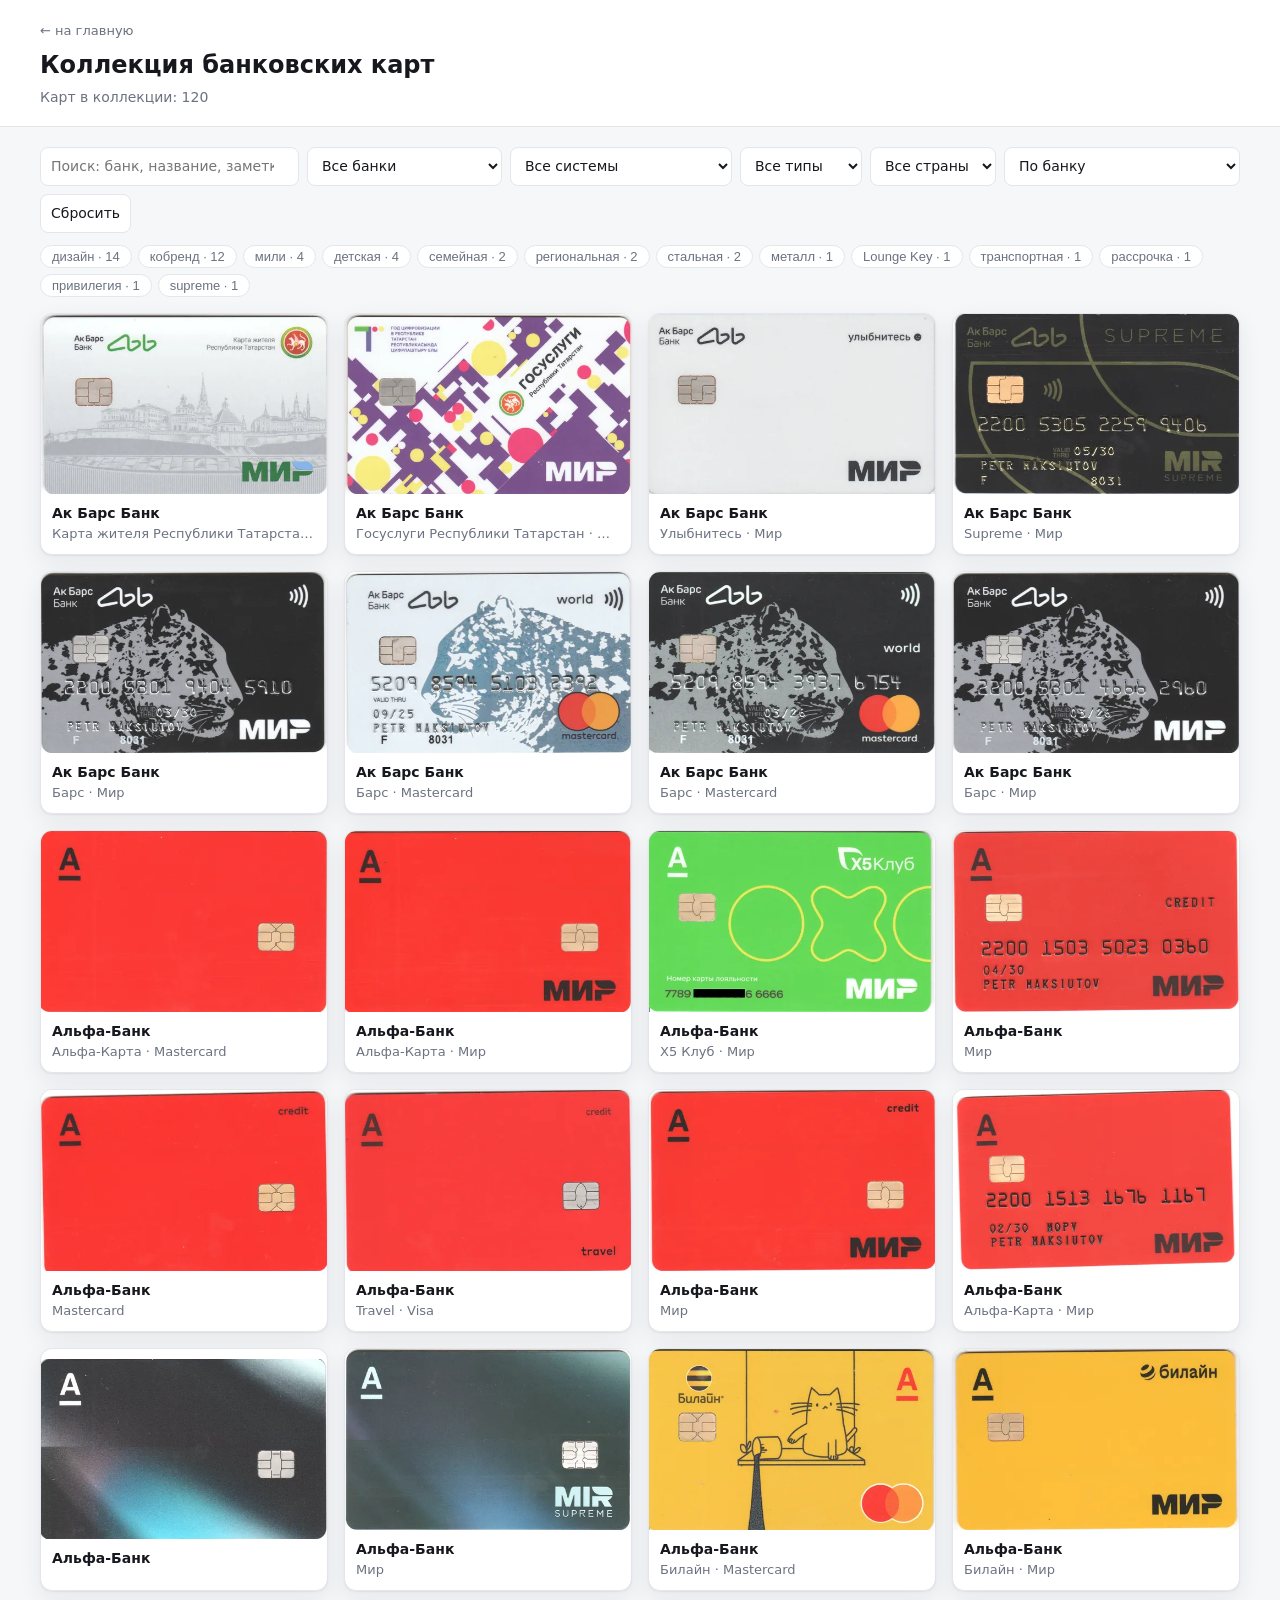
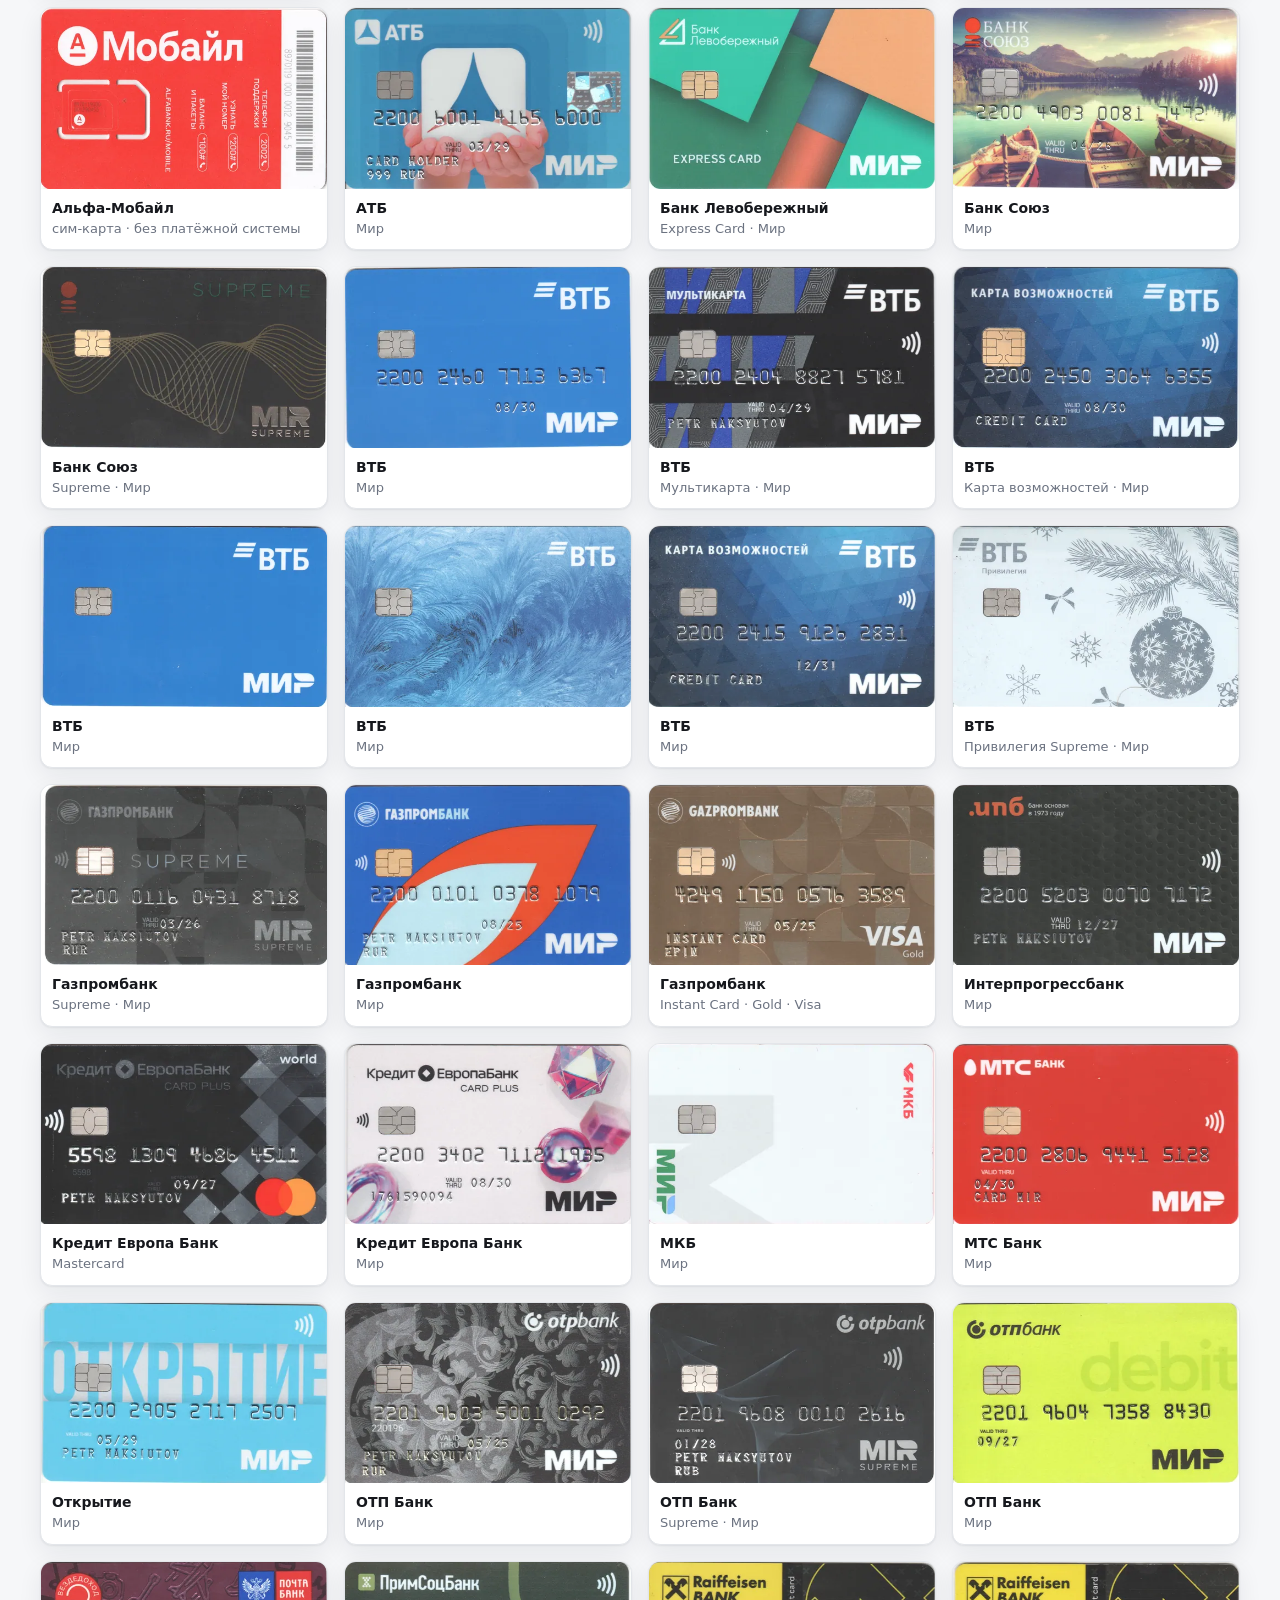
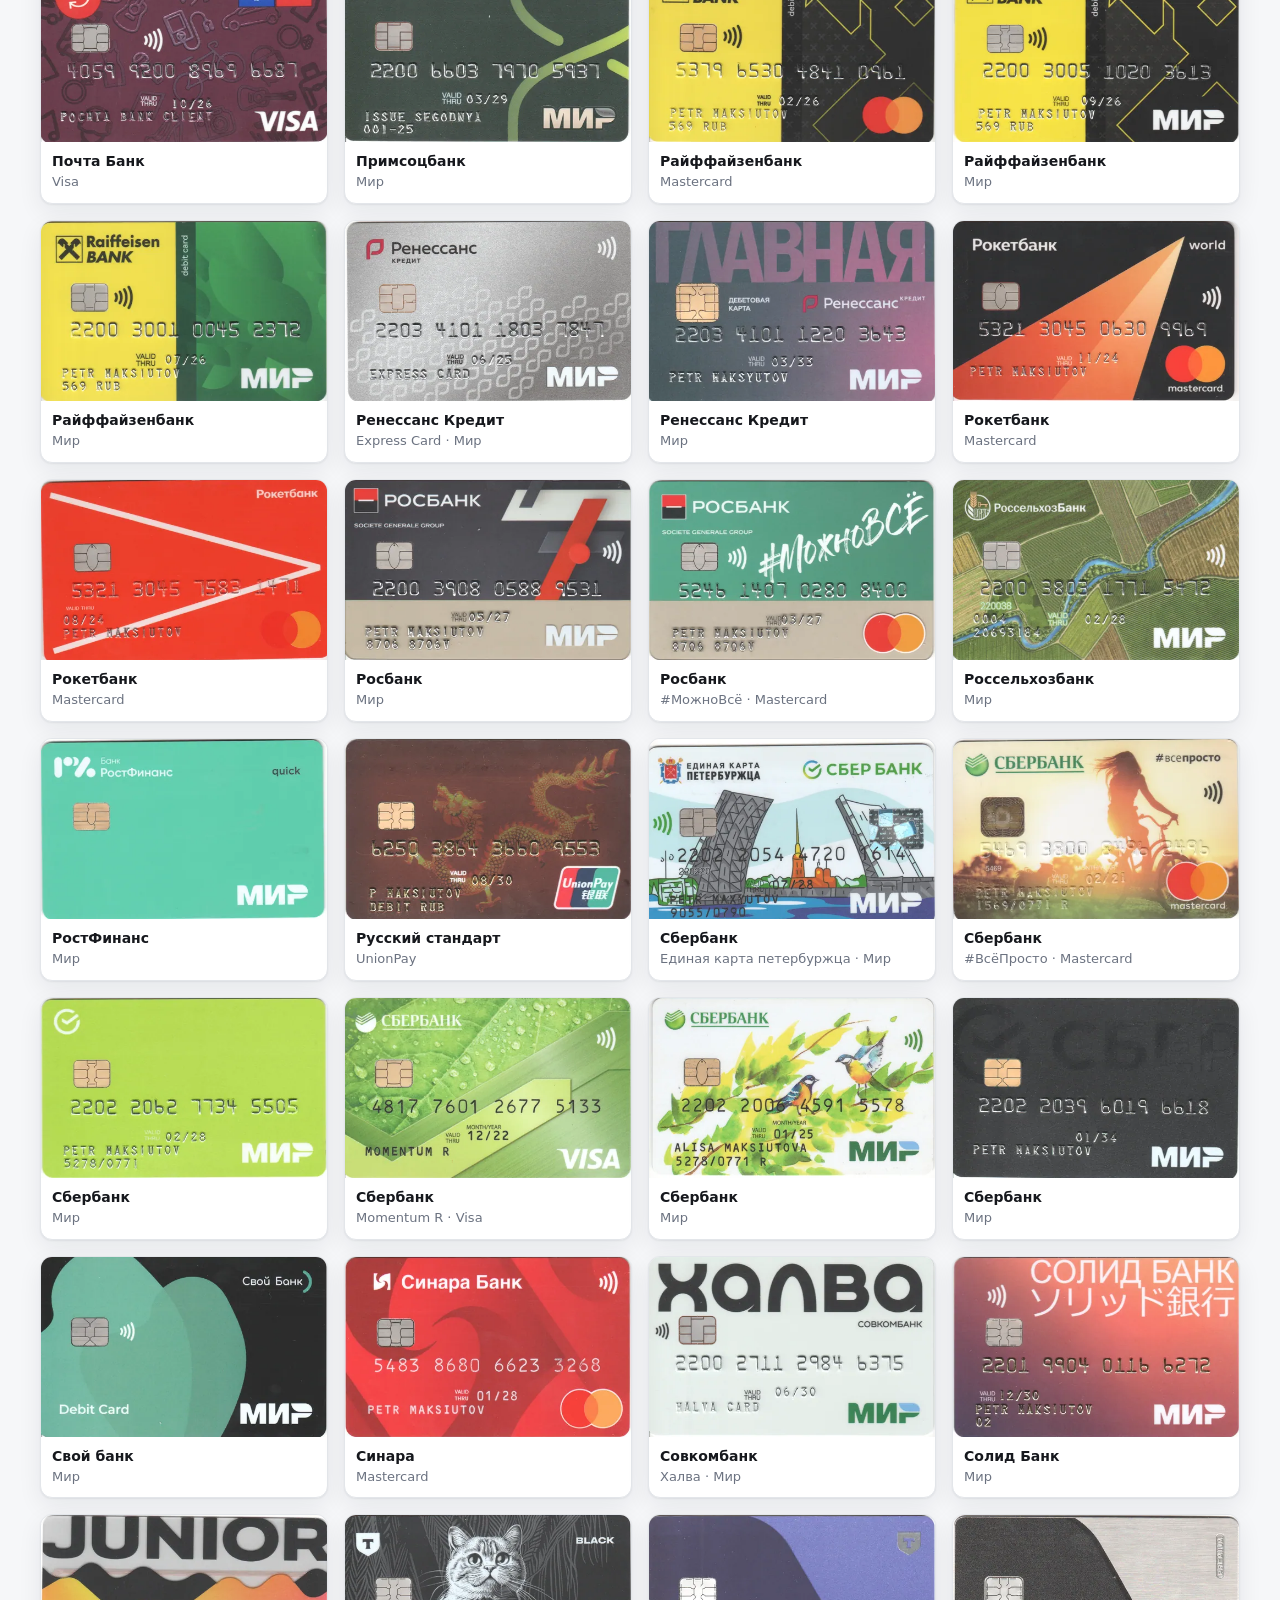
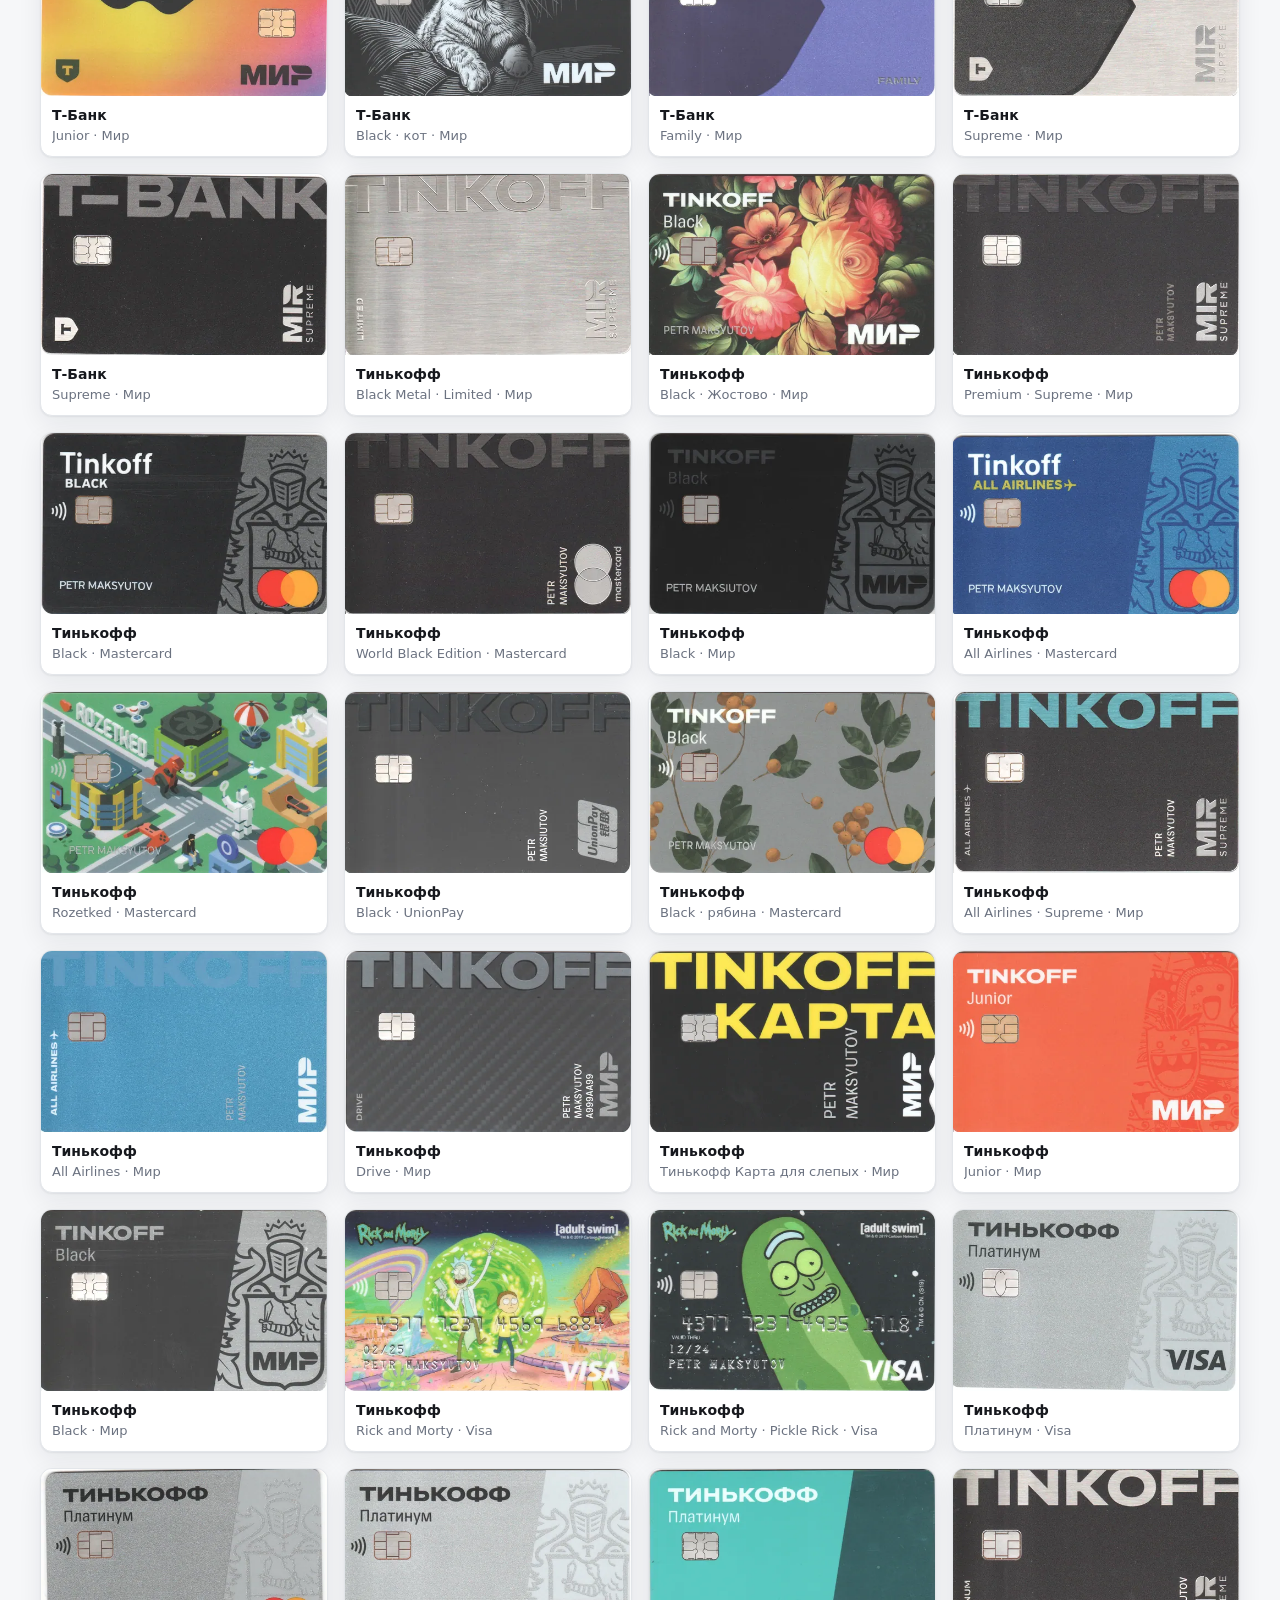
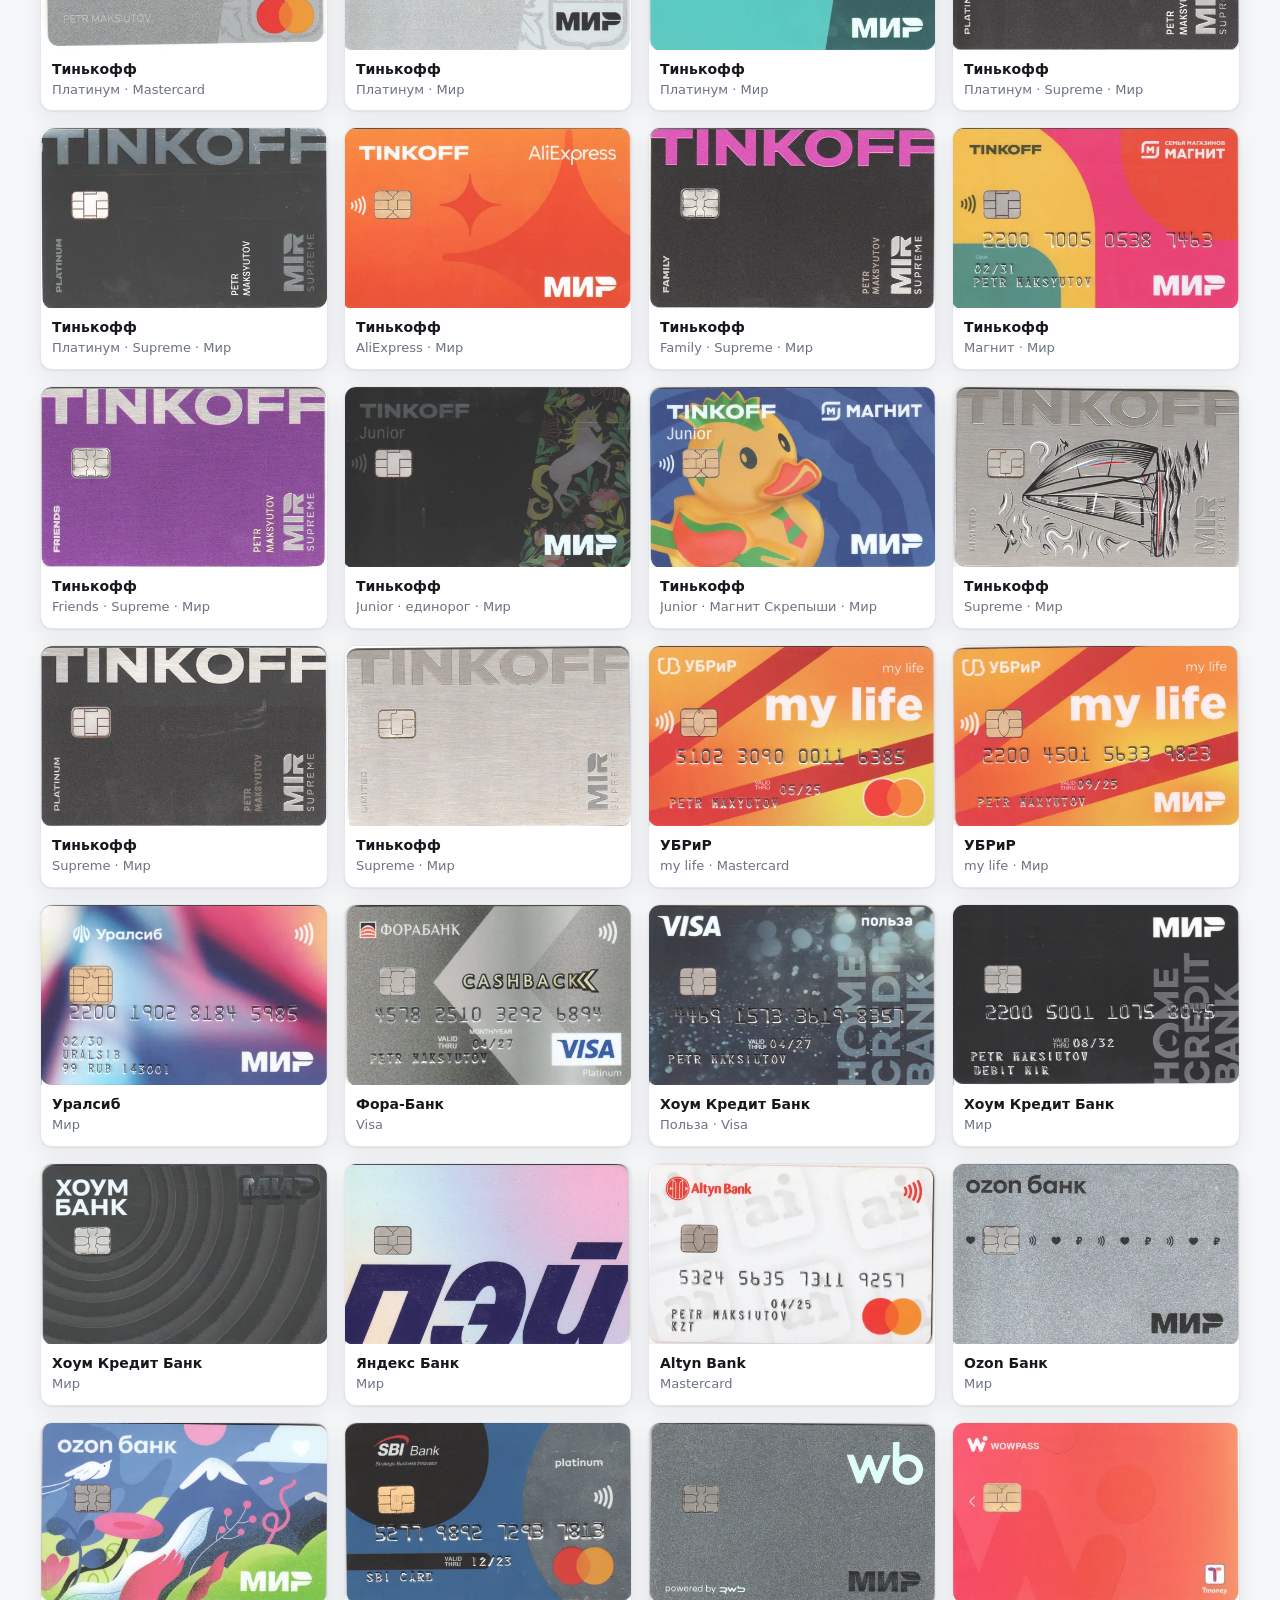
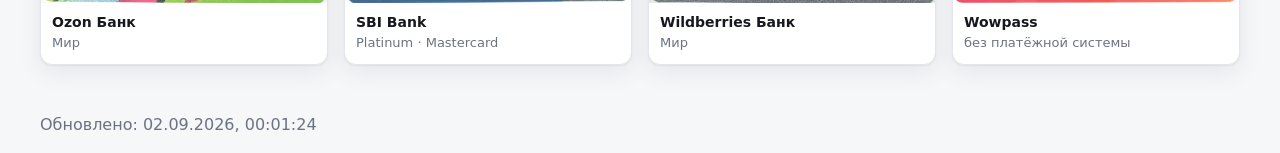
==== collection/index.html @ 68a9867d "Адреса без .html: галерея переехала в collection/ На статике расширение убирается только папками, по" ====
<!doctype html>
<html lang="ru">
<head>
<meta charset="utf-8">
<meta name="viewport" content="width=device-width,initial-scale=1">
<title>Коллекция банковских карт</title>
<meta name="description" content="Каталог коллекции банковских карт со сканами обеих сторон.">
<link rel="stylesheet" href="/assets/site.css">
</head>
<body>
<header class="top">
  <div class="wrap">
    <a class="home" href="/">← на главную</a>
    <h1>Коллекция банковских карт</h1>
    <p id="count" class="muted"></p>
  </div>
</header>

<div class="wrap">
  <div class="controls">
    <input id="q" type="search" placeholder="Поиск: банк, название, заметки…" autocomplete="off">
    <select id="f-bank"><option value="">Все банки</option></select>
    <select id="f-network"><option value="">Все системы</option></select>
    <select id="f-type"><option value="">Все типы</option></select>
    <select id="f-country"><option value="">Все страны</option></select>
    <select id="sort">
      <option value="bank">По банку</option>
      <option value="id">По порядку сканирования</option>
      <option value="title">По названию</option>
    </select>
    <button id="reset" type="button">Сбросить</button>
  </div>
  <div id="tags" class="tags"></div>
  <div id="grid" class="grid"></div>
  <p id="none" class="muted empty" hidden>Ничего не найдено.</p>
</div>

<footer class="wrap muted">
  <p id="generated"></p>
</footer>

<dialog id="detail">
  <button class="close" value="close" aria-label="Закрыть">×</button>
  <div class="detail-body">
    <div class="shots" id="d-shots"></div>
    <div class="meta">
      <h2 id="d-title"></h2>
      <dl id="d-meta"></dl>
      <p id="d-notes"></p>
      <div class="nav">
        <button id="d-prev" type="button">← предыдущая</button>
        <button id="d-next" type="button">следующая →</button>
      </div>
    </div>
  </div>
</dialog>

<script src="/assets/site.js"></script>
</body>
</html>
---- assets/site.css ----
:root{
  --bg:#f6f7f9; --card:#fff; --fg:#16181d; --muted:#6b7280;
  --line:#e3e6ea; --accent:#2f6fed; --shadow:0 1px 2px rgba(16,24,40,.06),0 8px 24px rgba(16,24,40,.07);
}
@media (prefers-color-scheme: dark){
  :root{
    --bg:#101216; --card:#191c22; --fg:#e7e9ee; --muted:#949cab;
    --line:#272c35; --accent:#6aa6ff; --shadow:0 1px 2px rgba(0,0,0,.4),0 8px 24px rgba(0,0,0,.35);
  }
}
*{box-sizing:border-box}
body{margin:0;background:var(--bg);color:var(--fg);
  font:16px/1.5 -apple-system,"Segoe UI",Roboto,system-ui,sans-serif}
.wrap{max-width:1240px;margin:0 auto;padding:0 20px}
.muted{color:var(--muted)}
h1{font-size:24px;margin:0}

.top{border-bottom:1px solid var(--line);background:var(--card);padding:18px 0;margin-bottom:20px}
.top p{margin:4px 0 0;font-size:14px}
.top .home{display:inline-block;margin-bottom:6px;font-size:13px;color:var(--muted);
  text-decoration:none}
.top .home:hover{color:var(--accent)}

.controls{display:flex;flex-wrap:wrap;gap:8px;margin-bottom:12px}
.controls input,.controls select,.controls button{
  background:var(--card);color:var(--fg);border:1px solid var(--line);
  border-radius:8px;padding:8px 10px;font:inherit;font-size:14px}
.controls input{flex:1 1 240px;min-width:180px}
.controls button{cursor:pointer}
.controls button:hover{border-color:var(--accent)}

.tags{display:flex;flex-wrap:wrap;gap:6px;margin-bottom:16px}
.tag{border:1px solid var(--line);background:var(--card);border-radius:999px;
  padding:3px 11px;font-size:13px;cursor:pointer;color:var(--muted)}
.tag[aria-pressed="true"]{background:var(--accent);border-color:var(--accent);color:#fff}

.grid{display:grid;gap:16px;grid-template-columns:repeat(auto-fill,minmax(230px,1fr));
  padding-bottom:32px}
.item{background:var(--card);border:1px solid var(--line);border-radius:12px;overflow:hidden;
  cursor:pointer;box-shadow:var(--shadow);text-align:left;padding:0;font:inherit;color:inherit;
  transition:transform .12s ease}
.item:hover{transform:translateY(-2px)}
.item img{width:100%;aspect-ratio:1.585;object-fit:cover;display:block;background:#0b0d10}
.item .cap{padding:9px 11px 11px}
.item .cap b{display:block;font-weight:600;font-size:14px}
.item .cap span{display:block;color:var(--muted);font-size:13px;
  overflow:hidden;text-overflow:ellipsis;white-space:nowrap}
.empty{padding:40px 0;text-align:center}

dialog{border:none;border-radius:14px;padding:0;background:var(--card);color:var(--fg);
  max-width:min(1150px,94vw);width:100%;max-height:92vh;overflow:auto;box-shadow:var(--shadow)}
dialog::backdrop{background:rgba(8,10,14,.72)}
.close{position:absolute;top:10px;right:12px;background:transparent;border:0;color:var(--muted);
  font-size:26px;line-height:1;cursor:pointer;z-index:2}
.detail-body{display:grid;grid-template-columns:minmax(0,2fr) minmax(230px,1fr);gap:22px;padding:22px}
.shots{display:grid;gap:12px}
.shots figure{margin:0}
.shots img{width:100%;max-height:40vh;object-fit:contain;border-radius:8px;display:block;
  background:#0b0d10}
.shots figcaption{font-size:12px;color:var(--muted);padding-top:4px}
.meta h2{margin:0 0 12px;font-size:19px}
.meta dl{display:grid;grid-template-columns:auto 1fr;gap:5px 12px;margin:0 0 14px;font-size:14px}
.meta dt{color:var(--muted)}
.meta dd{margin:0}
.meta .nav{display:flex;gap:8px;margin-top:16px}
.meta .nav button{flex:1;background:var(--bg);color:var(--fg);border:1px solid var(--line);
  border-radius:8px;padding:7px;font:inherit;font-size:13px;cursor:pointer}
.meta .nav button:hover{border-color:var(--accent)}

@media (max-width:760px){
  .detail-body{grid-template-columns:1fr;padding:16px}
  .grid{grid-template-columns:repeat(auto-fill,minmax(150px,1fr));gap:12px}
}
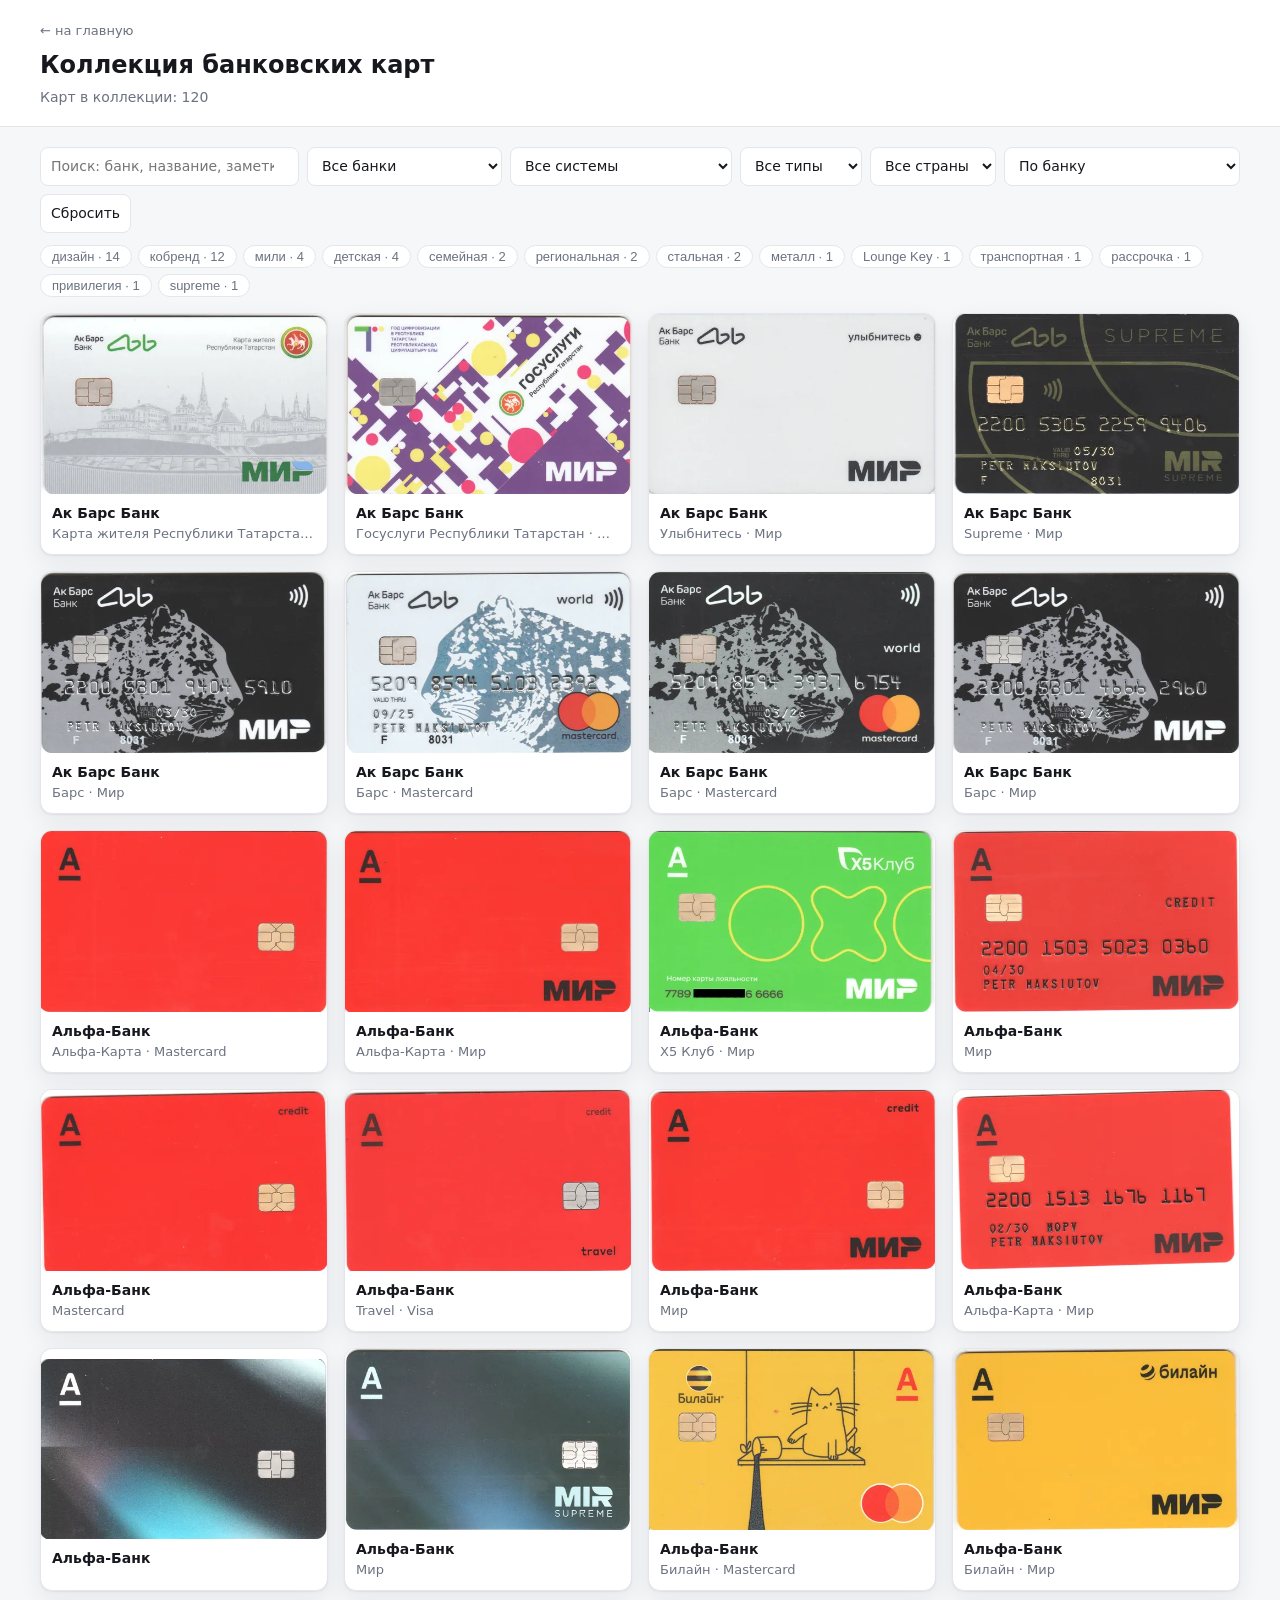
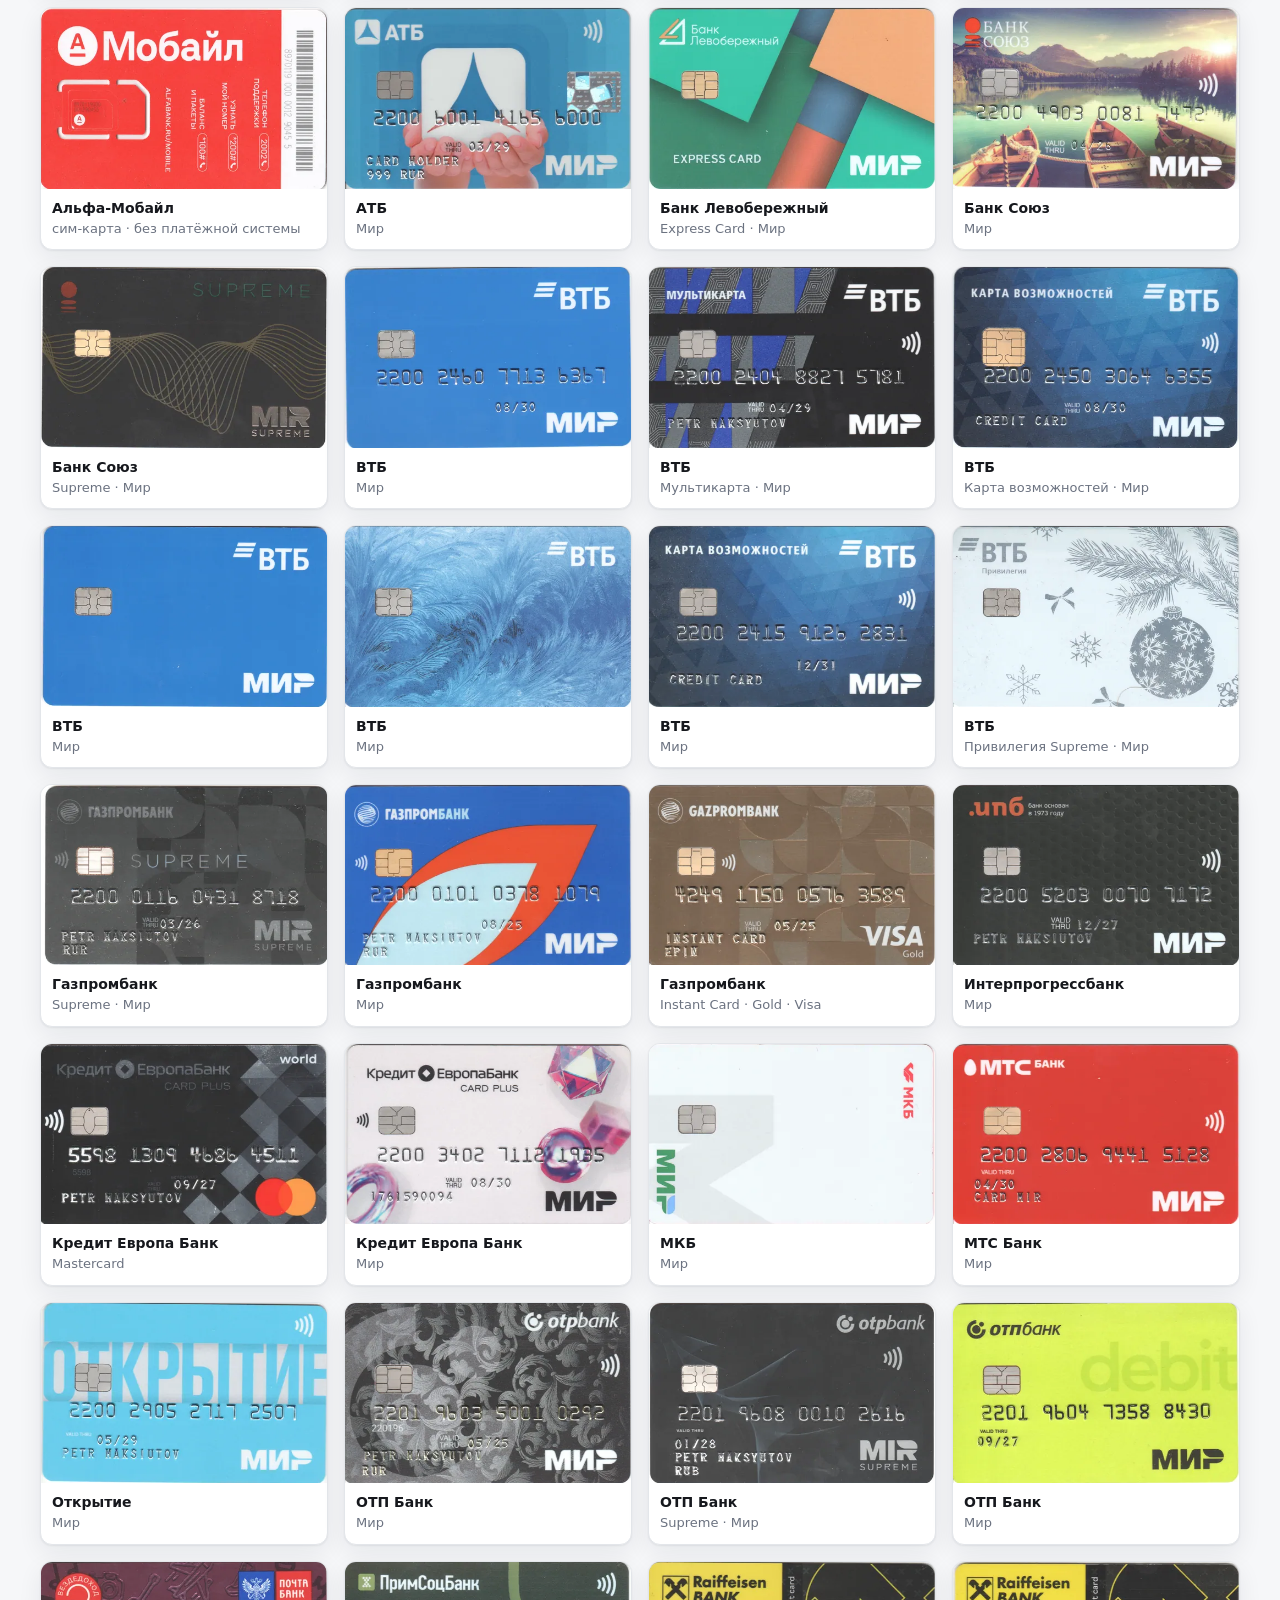
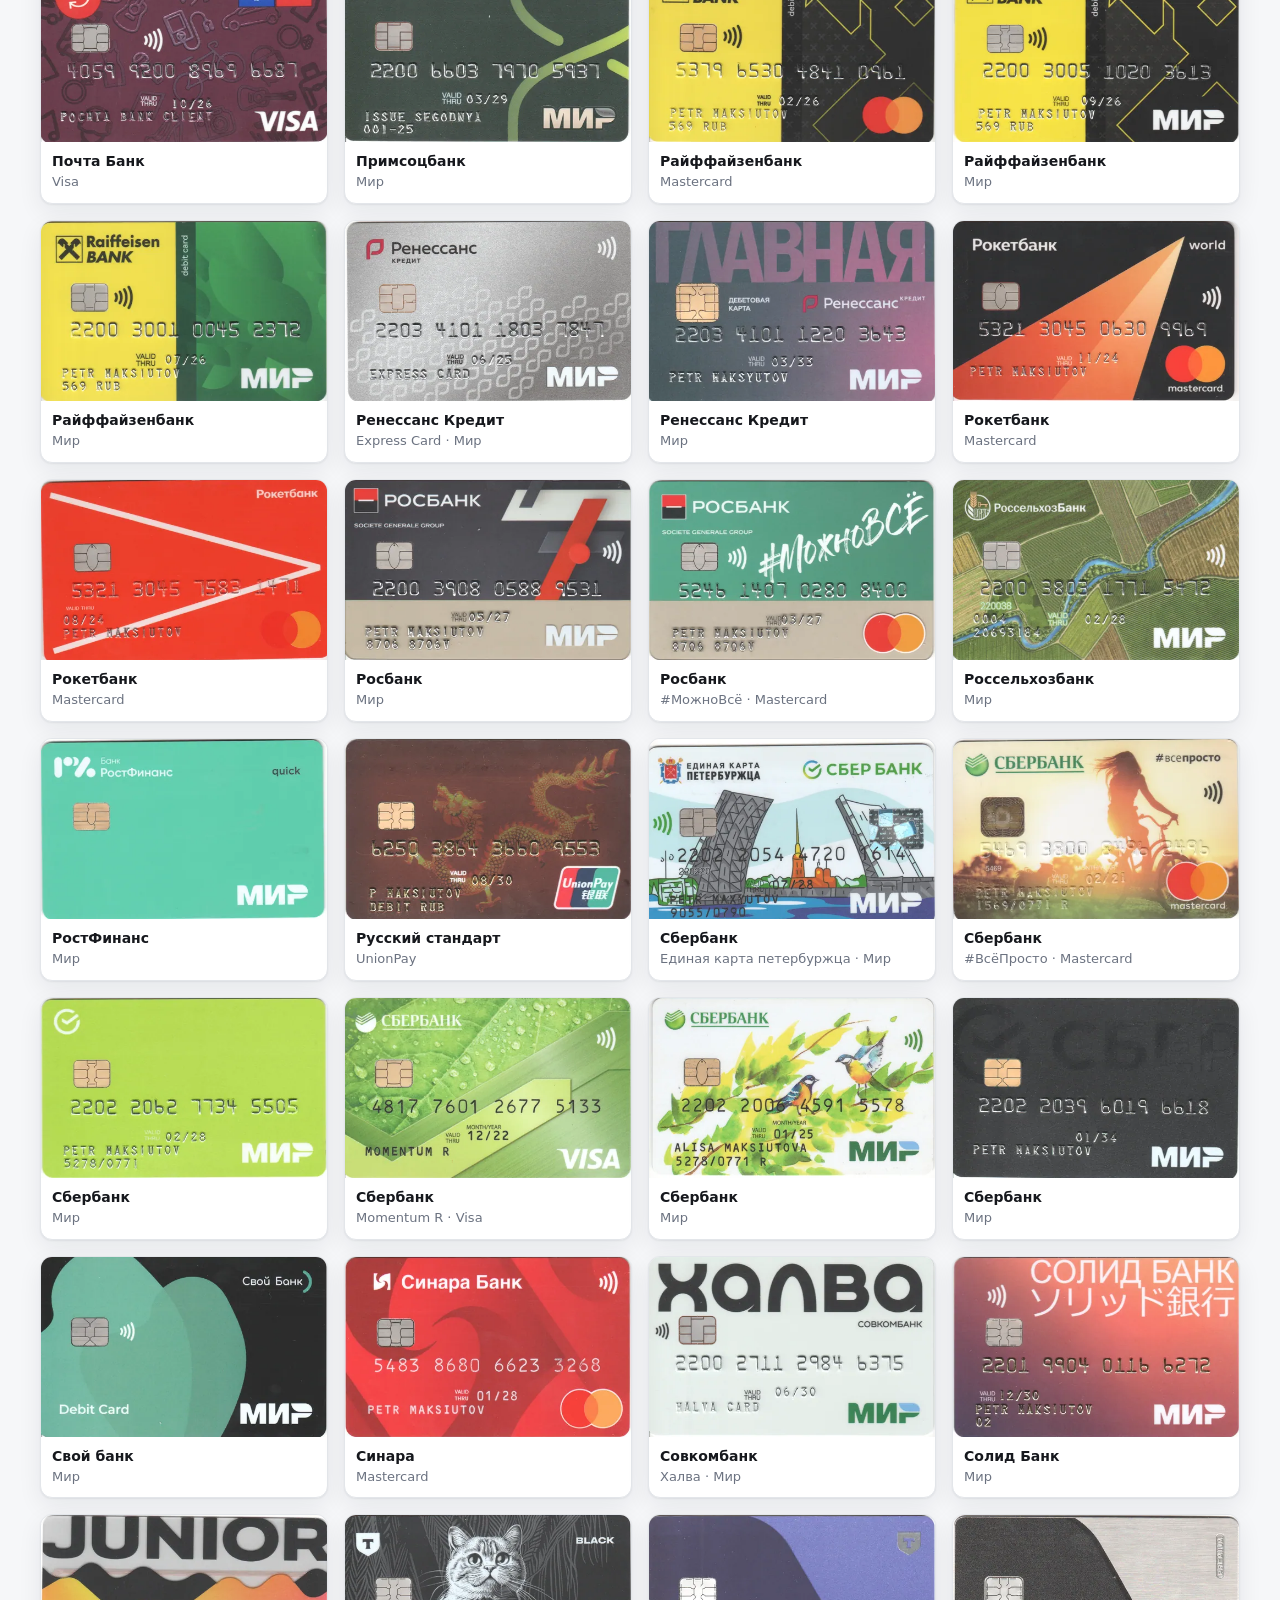
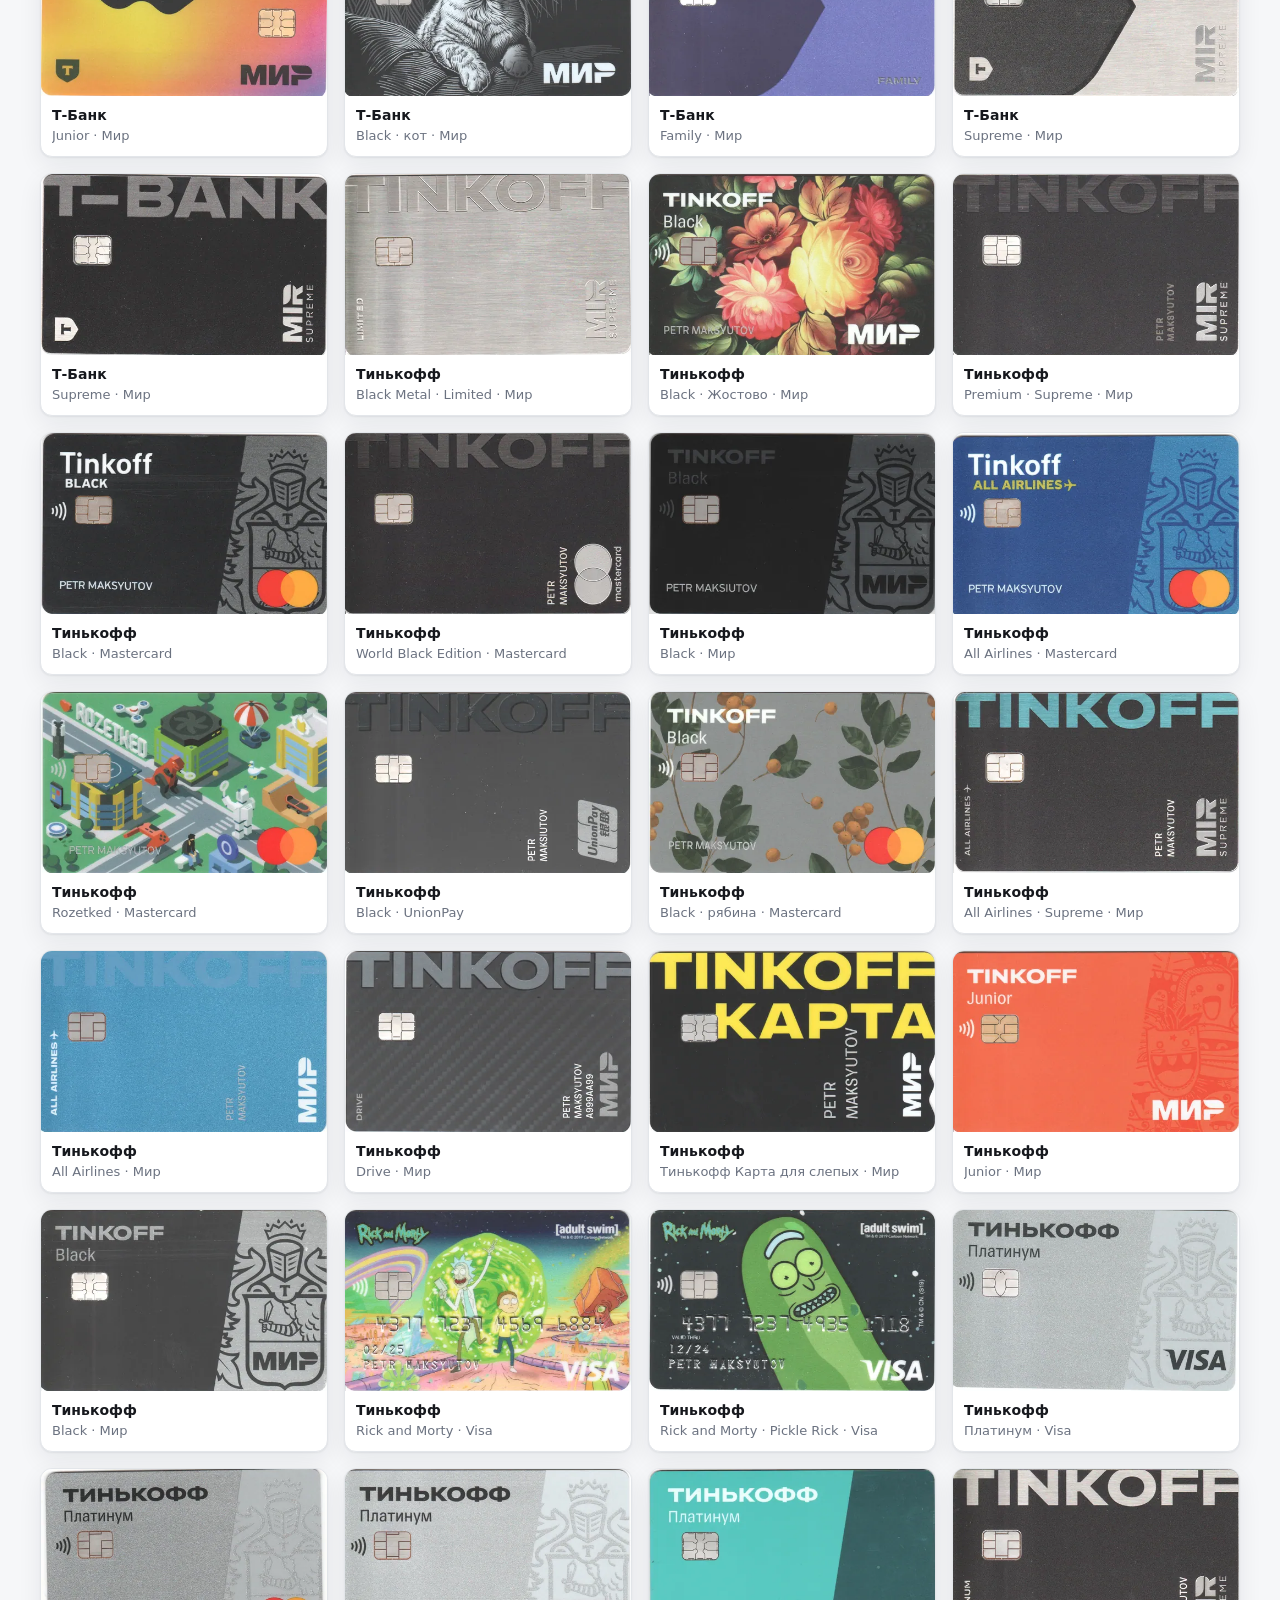
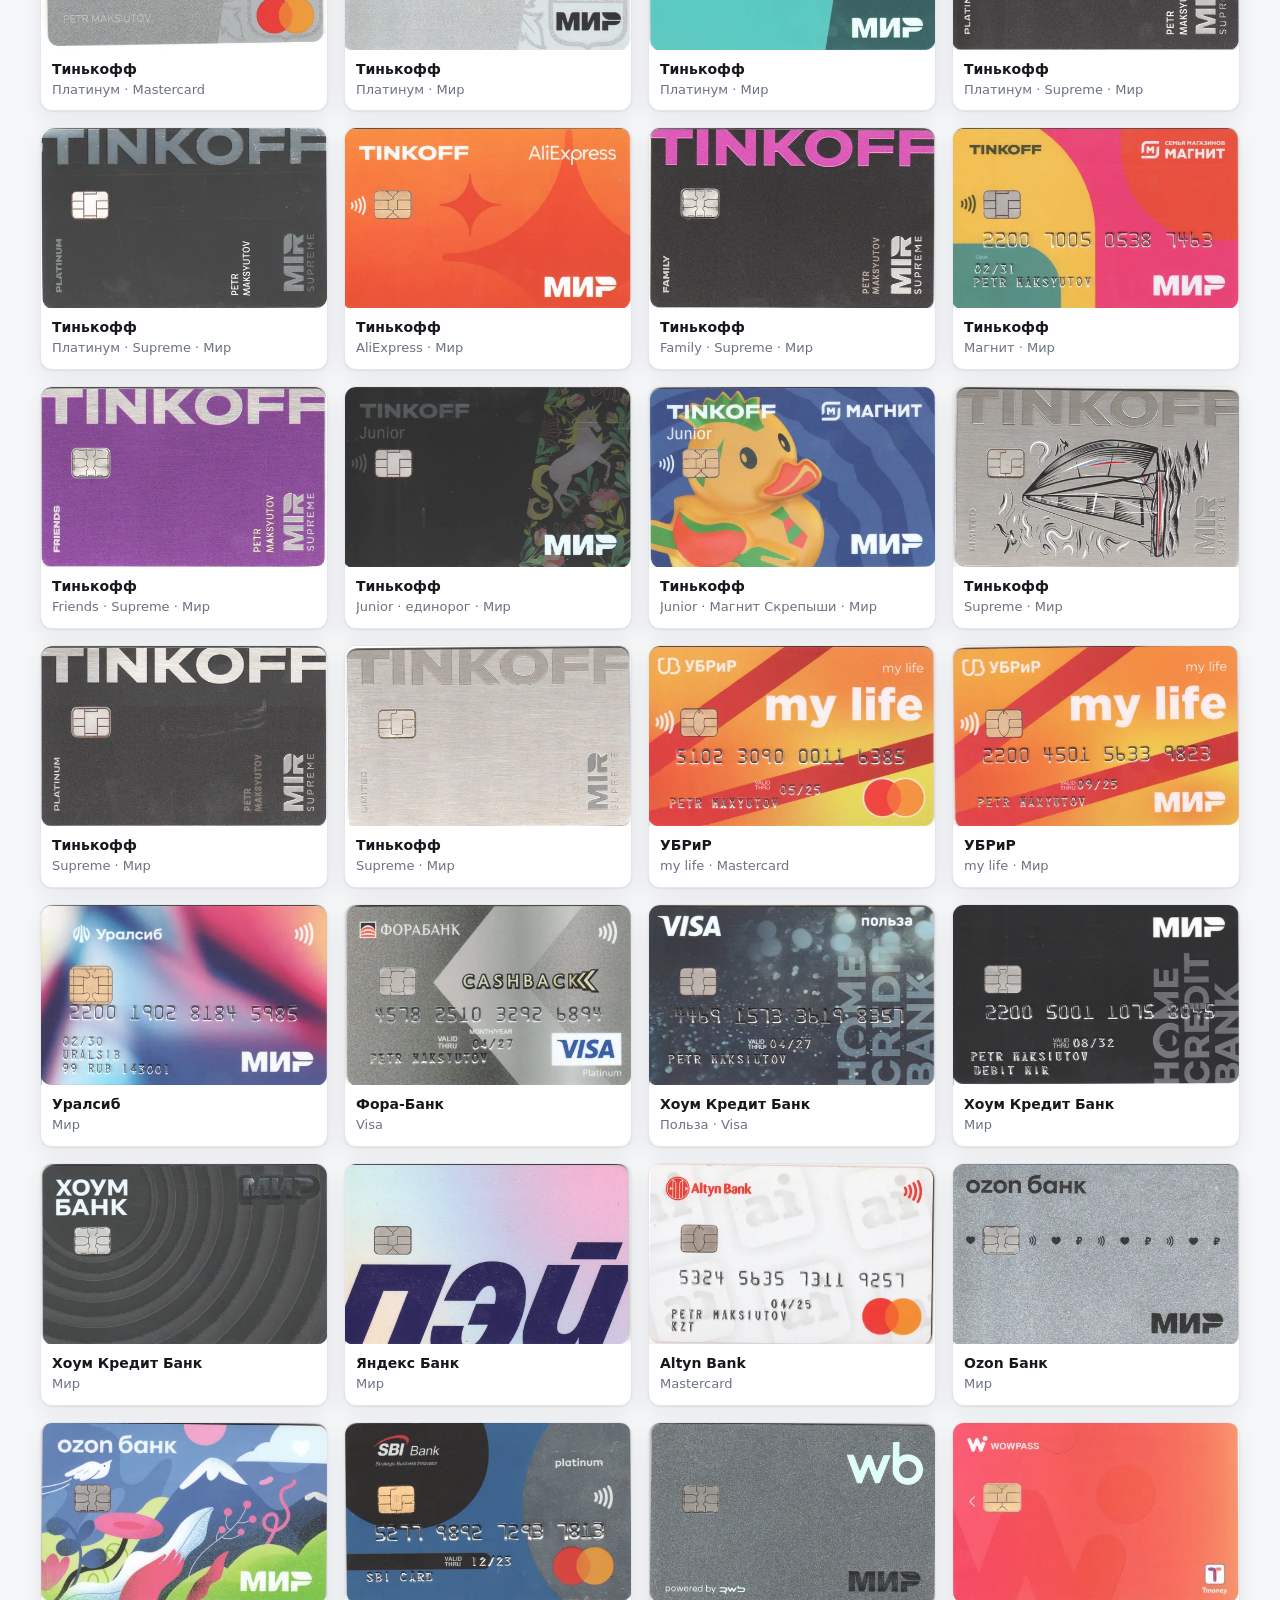
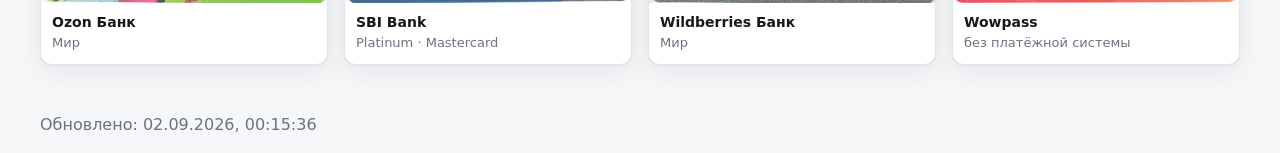
==== commit 3f69f4a8: "Фавиконка: карта из стопки SVG как основная иконка, ico на 16/32/48 и apple-touch-icon 180 как фолбэ" ====
--- a/collection/index.html
+++ b/collection/index.html
@@ -4,6 +4,9 @@
 <meta charset="utf-8">
 <meta name="viewport" content="width=device-width,initial-scale=1">
 <title>Коллекция банковских карт</title>
+<link rel="icon" href="/favicon.svg" type="image/svg+xml">
+<link rel="alternate icon" href="/favicon.ico" sizes="any">
+<link rel="apple-touch-icon" href="/apple-touch-icon.png">
 <meta name="description" content="Каталог коллекции банковских карт со сканами обеих сторон.">
 <link rel="stylesheet" href="/assets/site.css">
 </head>
